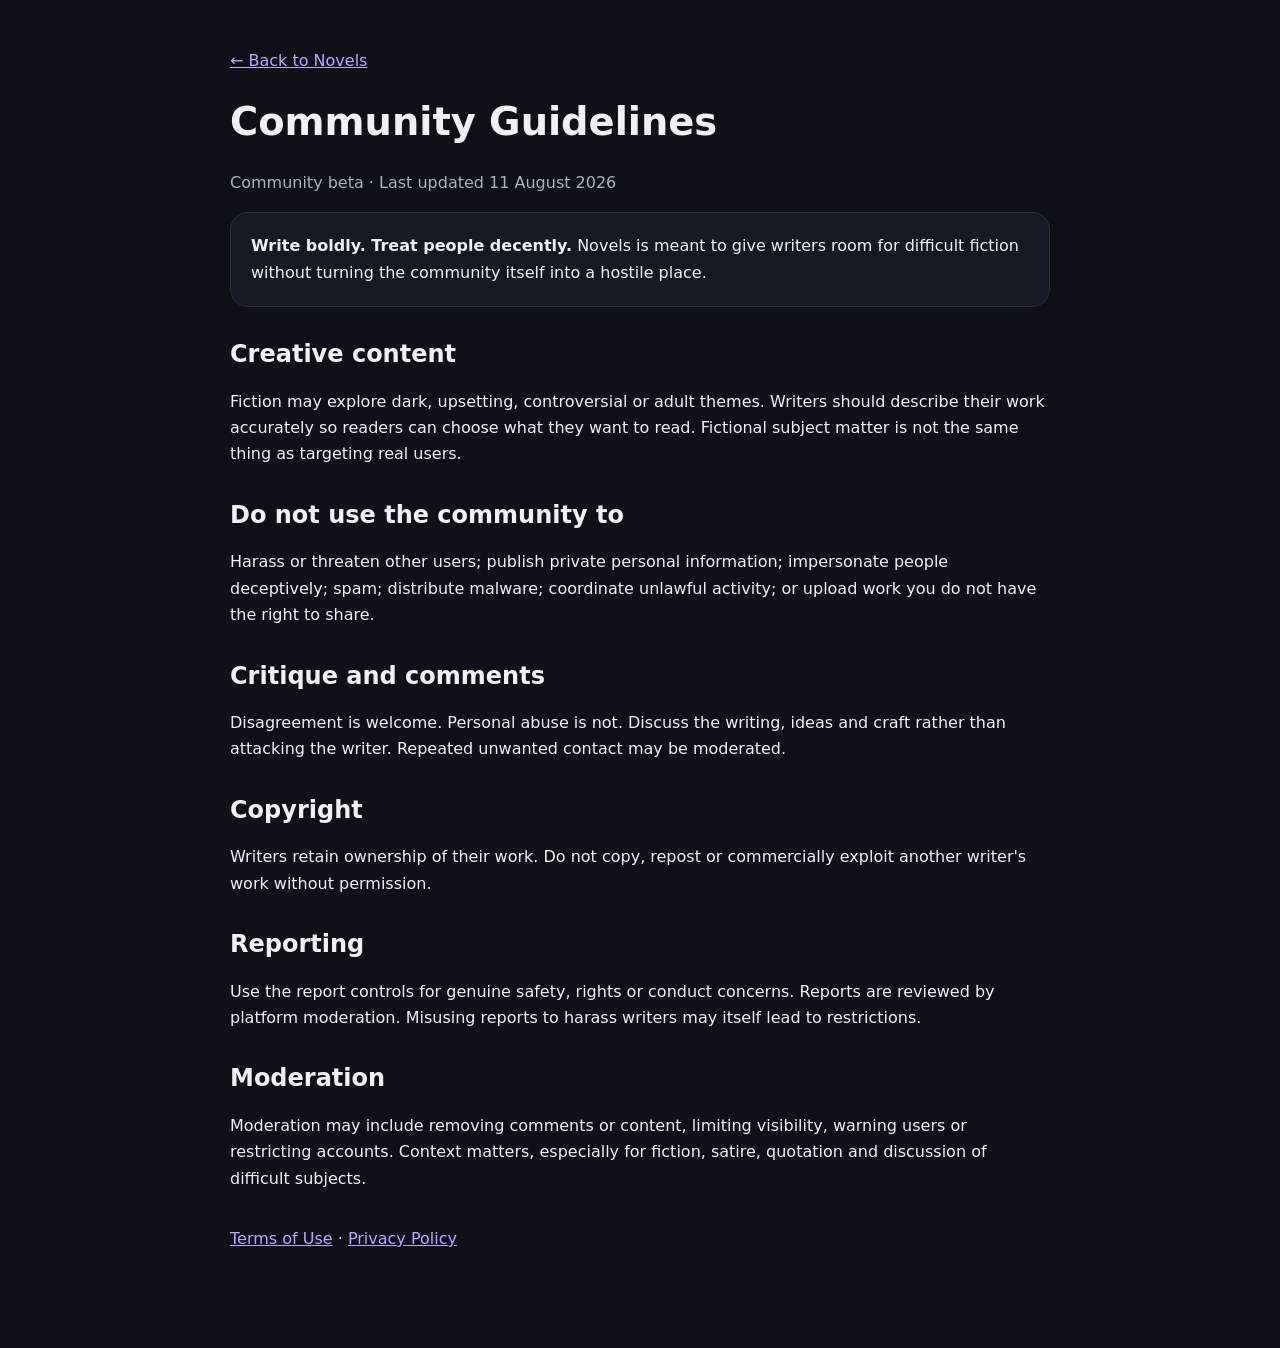
==== guidelines.html @ 083a523f "Add launch community guidelines" ====
<!doctype html><html lang="en-GB"><head><meta charset="utf-8"><meta name="viewport" content="width=device-width,initial-scale=1"><title>Community Guidelines — Novels</title><style>body{margin:0;background:#0e1118;color:#eef2f7;font:16px/1.65 system-ui,-apple-system,sans-serif}main{max-width:820px;margin:auto;padding:48px 22px 80px}a{color:#bba8ff}h1,h2{line-height:1.15}h1{font-size:2.4rem}section{margin:34px 0}.card{padding:20px;border:1px solid #2a3040;border-radius:18px;background:#151923}.muted{color:#aab2c0}</style></head><body><main><a href="./">← Back to Novels</a><h1>Community Guidelines</h1><p class="muted">Community beta · Last updated 11 August 2026</p><div class="card"><strong>Write boldly. Treat people decently.</strong> Novels is meant to give writers room for difficult fiction without turning the community itself into a hostile place.</div><section><h2>Creative content</h2><p>Fiction may explore dark, upsetting, controversial or adult themes. Writers should describe their work accurately so readers can choose what they want to read. Fictional subject matter is not the same thing as targeting real users.</p></section><section><h2>Do not use the community to</h2><p>Harass or threaten other users; publish private personal information; impersonate people deceptively; spam; distribute malware; coordinate unlawful activity; or upload work you do not have the right to share.</p></section><section><h2>Critique and comments</h2><p>Disagreement is welcome. Personal abuse is not. Discuss the writing, ideas and craft rather than attacking the writer. Repeated unwanted contact may be moderated.</p></section><section><h2>Copyright</h2><p>Writers retain ownership of their work. Do not copy, repost or commercially exploit another writer's work without permission.</p></section><section><h2>Reporting</h2><p>Use the report controls for genuine safety, rights or conduct concerns. Reports are reviewed by platform moderation. Misusing reports to harass writers may itself lead to restrictions.</p></section><section><h2>Moderation</h2><p>Moderation may include removing comments or content, limiting visibility, warning users or restricting accounts. Context matters, especially for fiction, satire, quotation and discussion of difficult subjects.</p></section><p><a href="terms.html">Terms of Use</a> · <a href="privacy.html">Privacy Policy</a></p></main></body></html>
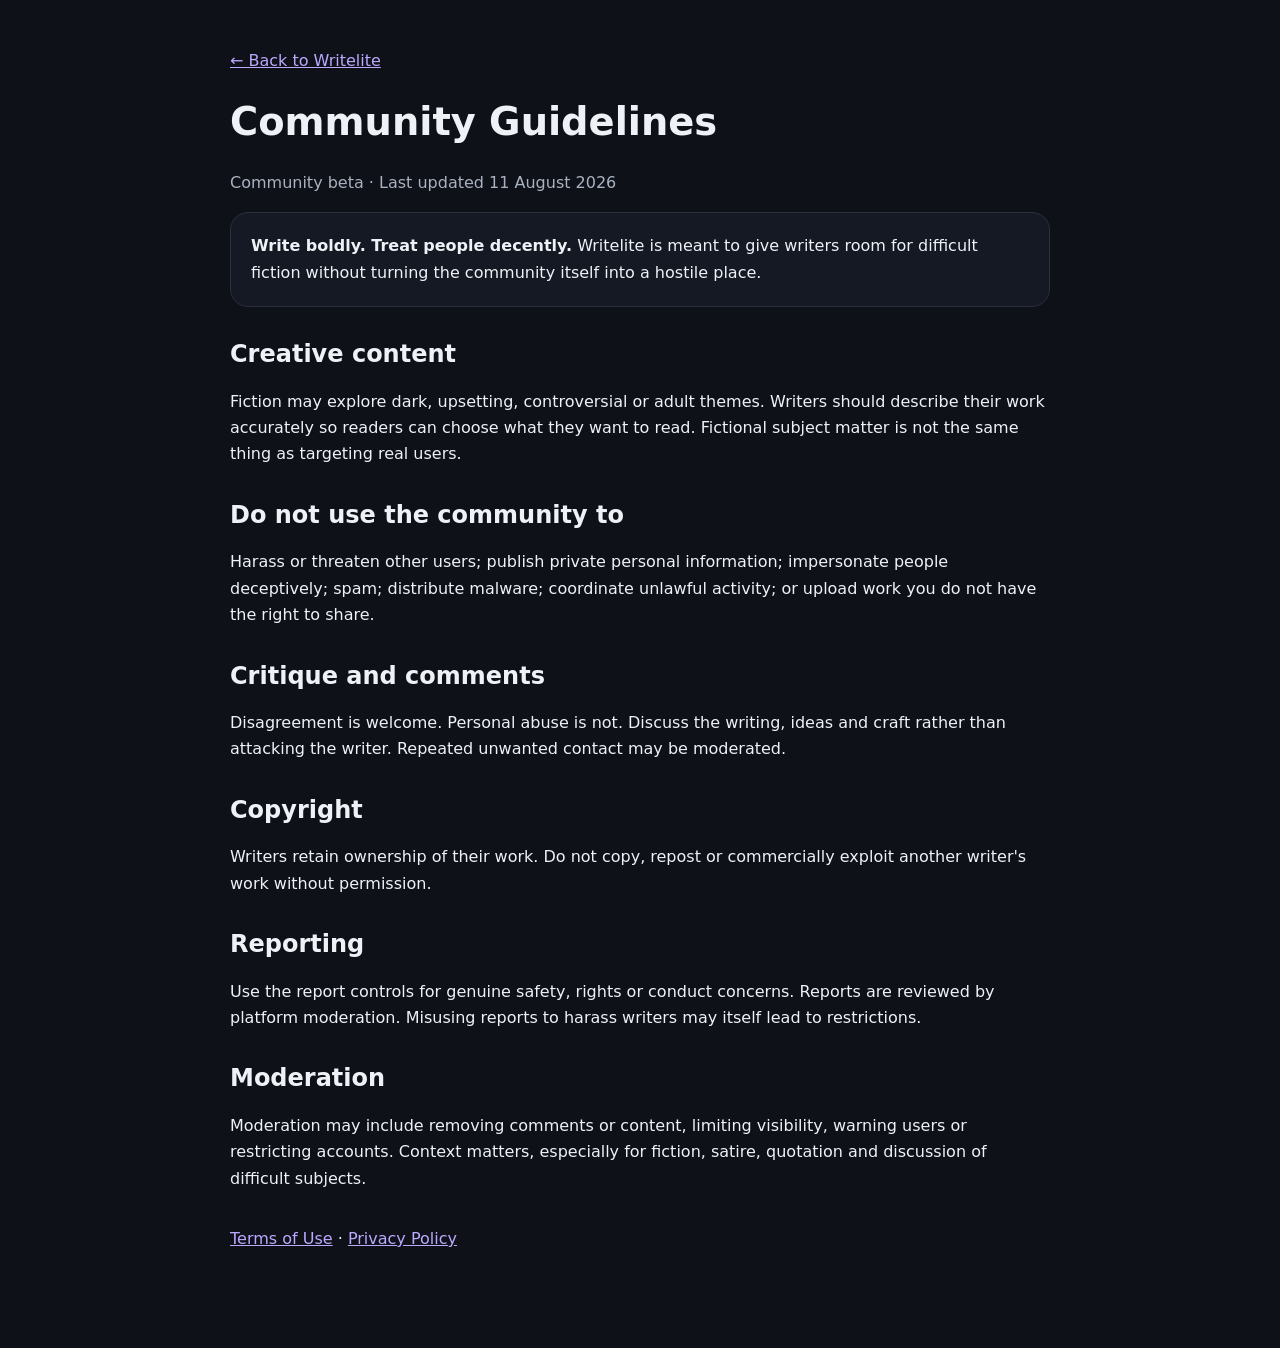
==== commit 89ce7f17: "Rename community guidelines to Writelite" ====
--- a/guidelines.html
+++ b/guidelines.html
@@ -1 +1 @@
-<!doctype html><html lang="en-GB"><head><meta charset="utf-8"><meta name="viewport" content="width=device-width,initial-scale=1"><title>Community Guidelines — Novels</title><style>body{margin:0;background:#0e1118;color:#eef2f7;font:16px/1.65 system-ui,-apple-system,sans-serif}main{max-width:820px;margin:auto;padding:48px 22px 80px}a{color:#bba8ff}h1,h2{line-height:1.15}h1{font-size:2.4rem}section{margin:34px 0}.card{padding:20px;border:1px solid #2a3040;border-radius:18px;background:#151923}.muted{color:#aab2c0}</style></head><body><main><a href="./">← Back to Novels</a><h1>Community Guidelines</h1><p class="muted">Community beta · Last updated 11 August 2026</p><div class="card"><strong>Write boldly. Treat people decently.</strong> Novels is meant to give writers room for difficult fiction without turning the community itself into a hostile place.</div><section><h2>Creative content</h2><p>Fiction may explore dark, upsetting, controversial or adult themes. Writers should describe their work accurately so readers can choose what they want to read. Fictional subject matter is not the same thing as targeting real users.</p></section><section><h2>Do not use the community to</h2><p>Harass or threaten other users; publish private personal information; impersonate people deceptively; spam; distribute malware; coordinate unlawful activity; or upload work you do not have the right to share.</p></section><section><h2>Critique and comments</h2><p>Disagreement is welcome. Personal abuse is not. Discuss the writing, ideas and craft rather than attacking the writer. Repeated unwanted contact may be moderated.</p></section><section><h2>Copyright</h2><p>Writers retain ownership of their work. Do not copy, repost or commercially exploit another writer's work without permission.</p></section><section><h2>Reporting</h2><p>Use the report controls for genuine safety, rights or conduct concerns. Reports are reviewed by platform moderation. Misusing reports to harass writers may itself lead to restrictions.</p></section><section><h2>Moderation</h2><p>Moderation may include removing comments or content, limiting visibility, warning users or restricting accounts. Context matters, especially for fiction, satire, quotation and discussion of difficult subjects.</p></section><p><a href="terms.html">Terms of Use</a> · <a href="privacy.html">Privacy Policy</a></p></main></body></html>+<!doctype html><html lang="en-GB"><head><meta charset="utf-8"><meta name="viewport" content="width=device-width,initial-scale=1"><title>Community Guidelines — Writelite</title><style>body{margin:0;background:#0e1118;color:#eef2f7;font:16px/1.65 system-ui,-apple-system,sans-serif}main{max-width:820px;margin:auto;padding:48px 22px 80px}a{color:#bba8ff}h1,h2{line-height:1.15}h1{font-size:2.4rem}section{margin:34px 0}.card{padding:20px;border:1px solid #2a3040;border-radius:18px;background:#151923}.muted{color:#aab2c0}</style></head><body><main><a href="./">← Back to Writelite</a><h1>Community Guidelines</h1><p class="muted">Community beta · Last updated 11 August 2026</p><div class="card"><strong>Write boldly. Treat people decently.</strong> Writelite is meant to give writers room for difficult fiction without turning the community itself into a hostile place.</div><section><h2>Creative content</h2><p>Fiction may explore dark, upsetting, controversial or adult themes. Writers should describe their work accurately so readers can choose what they want to read. Fictional subject matter is not the same thing as targeting real users.</p></section><section><h2>Do not use the community to</h2><p>Harass or threaten other users; publish private personal information; impersonate people deceptively; spam; distribute malware; coordinate unlawful activity; or upload work you do not have the right to share.</p></section><section><h2>Critique and comments</h2><p>Disagreement is welcome. Personal abuse is not. Discuss the writing, ideas and craft rather than attacking the writer. Repeated unwanted contact may be moderated.</p></section><section><h2>Copyright</h2><p>Writers retain ownership of their work. Do not copy, repost or commercially exploit another writer's work without permission.</p></section><section><h2>Reporting</h2><p>Use the report controls for genuine safety, rights or conduct concerns. Reports are reviewed by platform moderation. Misusing reports to harass writers may itself lead to restrictions.</p></section><section><h2>Moderation</h2><p>Moderation may include removing comments or content, limiting visibility, warning users or restricting accounts. Context matters, especially for fiction, satire, quotation and discussion of difficult subjects.</p></section><p><a href="terms.html">Terms of Use</a> · <a href="privacy.html">Privacy Policy</a></p></main></body></html>
